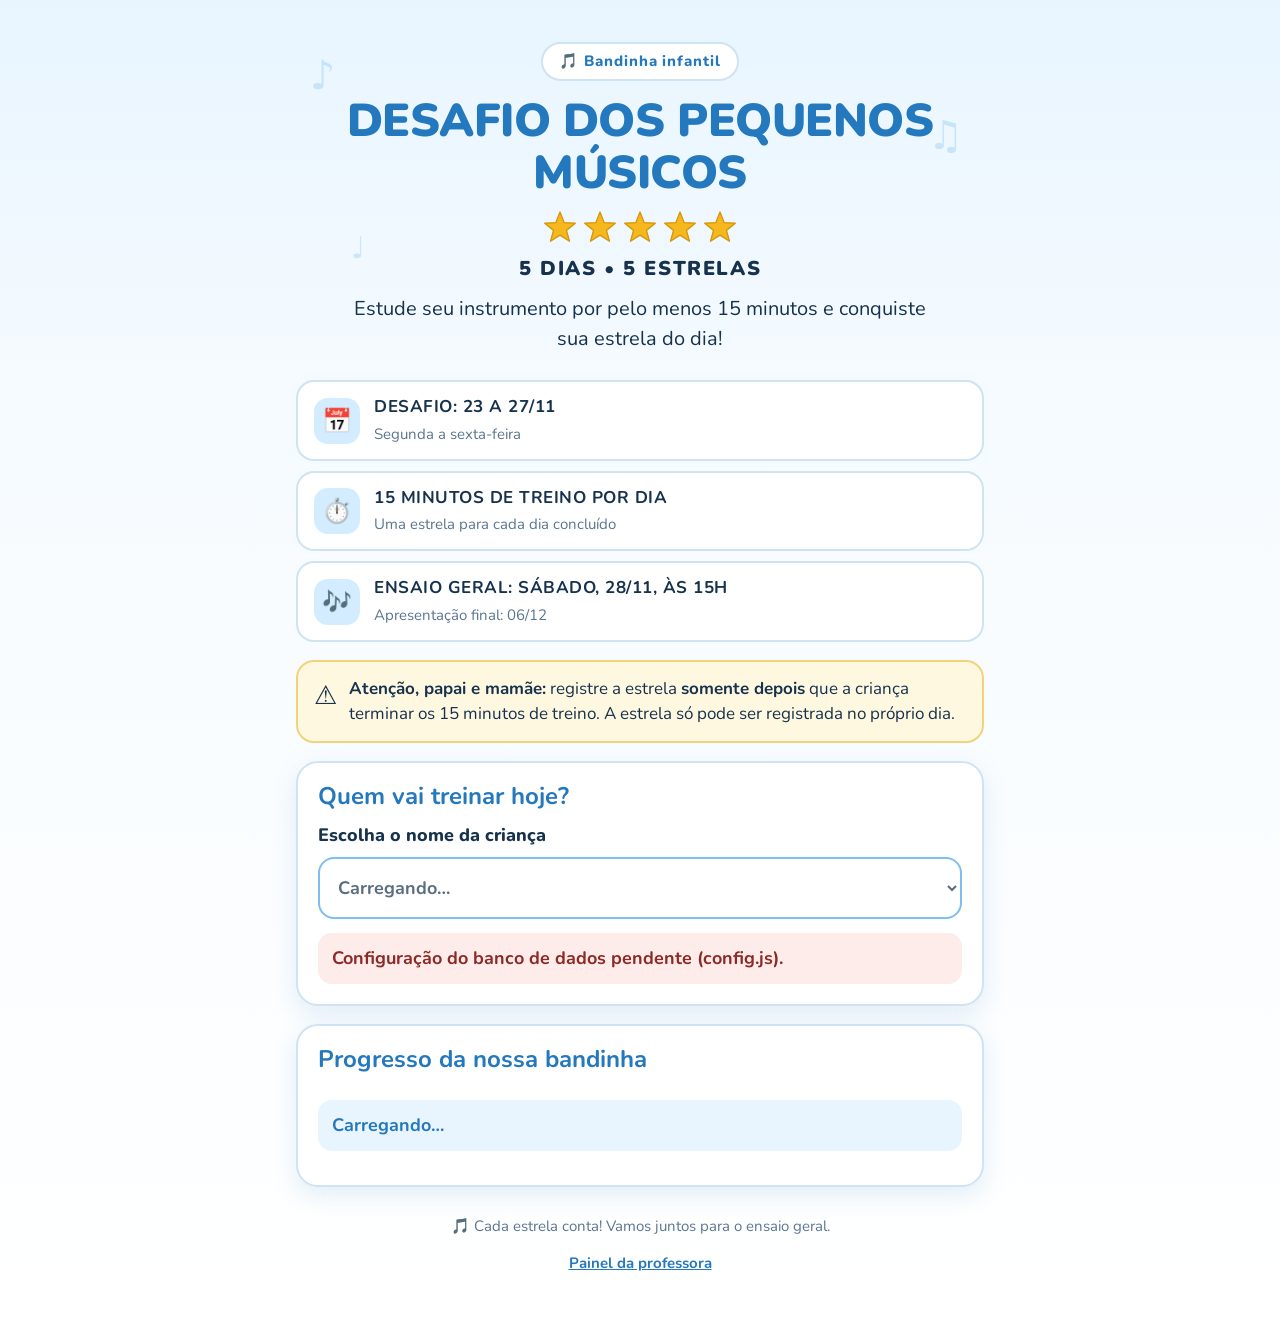
==== index.html @ 2d4ba093 "Add files via upload" ====
<!doctype html>
<html lang="pt-BR">
<head>
<meta charset="utf-8">
<meta name="viewport" content="width=device-width,initial-scale=1">
<title>Desafio dos Pequenos Músicos</title>
<meta name="description" content="5 dias, 5 estrelas: estude seu instrumento por 15 minutos por dia e conquiste sua estrela!">
<meta name="theme-color" content="#4aa3e8">
<link rel="icon" href="data:image/svg+xml,%3Csvg xmlns='http://www.w3.org/2000/svg' viewBox='0 0 100 100'%3E%3Cpolygon points='50,5 61,38 96,38 68,59 79,92 50,72 21,92 32,59 4,38 39,38' fill='%23f6b81f'/%3E%3C/svg%3E">
<link rel="preconnect" href="https://fonts.googleapis.com"><link rel="preconnect" href="https://fonts.gstatic.com" crossorigin>
<link rel="stylesheet" href="https://fonts.googleapis.com/css2?family=Nunito:wght@600;700;800;900&display=swap">
<link rel="stylesheet" href="style.css?v=1">
</head>
<body>
<svg width="0" height="0" style="position:absolute" aria-hidden="true">
  <symbol id="star" viewBox="0 0 100 100"><polygon points="50,6 62,37 95,39 69,60 78,92 50,74 22,92 31,60 5,39 38,37" stroke-width="4" stroke-linejoin="round"/></symbol>
</svg>
<canvas id="confetti" aria-hidden="true"></canvas>

<div class="wrap">
  <header class="hero">
    <span class="note" style="left:2%;top:30px" aria-hidden="true">♪</span>
    <span class="note" style="right:3%;top:90px;animation-delay:1.5s" aria-hidden="true">♫</span>
    <span class="note" style="left:8%;top:210px;animation-delay:3s;font-size:30px" aria-hidden="true">♩</span>
    <span class="eyebrow">🎵 Bandinha infantil</span>
    <h1>DESAFIO DOS PEQUENOS MÚSICOS</h1>
    <div class="stars5" aria-hidden="true">
      <svg class="star-fill" style="fill:#f6b81f;stroke:#d9960a"><use href="#star"/></svg><svg style="fill:#f6b81f;stroke:#d9960a"><use href="#star"/></svg><svg style="fill:#f6b81f;stroke:#d9960a"><use href="#star"/></svg><svg style="fill:#f6b81f;stroke:#d9960a"><use href="#star"/></svg><svg style="fill:#f6b81f;stroke:#d9960a"><use href="#star"/></svg>
    </div>
    <div class="sub">5 DIAS • 5 ESTRELAS</div>
    <p class="msg">Estude seu instrumento por pelo menos 15 minutos e conquiste sua estrela do dia!</p>
  </header>

  <section class="infos" aria-label="Informações importantes">
    <div class="info"><div class="ic">📅</div><div><b>DESAFIO: 23 A 27/11</b><span>Segunda a sexta-feira</span></div></div>
    <div class="info"><div class="ic">⏱️</div><div><b>15 MINUTOS DE TREINO POR DIA</b><span>Uma estrela para cada dia concluído</span></div></div>
    <div class="info"><div class="ic">🎶</div><div><b>ENSAIO GERAL: SÁBADO, 28/11, ÀS 15H</b><span>Apresentação final: 06/12</span></div></div>
  </section>

  <div class="aviso"><div class="ic">⚠️</div><div><b>Atenção, papai e mamãe:</b> registre a estrela <b>somente depois</b> que a criança terminar os 15 minutos de treino. A estrela só pode ser registrada no próprio dia.</div></div>

  <section class="card" aria-labelledby="h-escolha">
    <h2 id="h-escolha">Quem vai treinar hoje?</h2>
    <label class="lbl" for="sel">Escolha o nome da criança</label>
    <select id="sel" class="sel" disabled><option value="">Carregando…</option></select>
    <div class="hp" aria-hidden="true"><label>Não preencha <input id="hp" type="text" name="website" tabindex="-1" autocomplete="off"></label></div>
    <div id="loadmsg"></div>

    <div id="child" hidden>
      <hr style="border:0;border-top:2px dashed var(--line);margin:20px 0">
      <p class="who" id="who"></p>
      <p class="total" id="total"></p>
      <div class="days" id="days"></div>
      <div id="today-area"></div>
    </div>
  </section>

  <section class="card" aria-labelledby="h-prog">
    <h2 id="h-prog">Progresso da nossa bandinha</h2>
    <div class="chart" id="chart" aria-live="polite"><div class="msg-box msg-info">Carregando…</div></div>
    <p class="legend" id="legend"></p>
  </section>

  <footer>
    <p>🎵 Cada estrela conta! Vamos juntos para o ensaio geral.</p>
    <p><a href="painel.html">Painel da professora</a></p>
  </footer>
</div>

<dialog id="dlg-confirm" aria-labelledby="dc-h">
  <h3 id="dc-h">A criança já treinou?</h3>
  <p id="dc-p"></p>
  <div class="row">
    <button class="btn" id="dc-yes" style="margin-top:0">Sim, treinou 15 minutos!</button>
    <button class="btn sec" id="dc-no">Ainda não</button>
  </div>
</dialog>

<dialog id="dlg-win" aria-labelledby="dw-h">
  <svg class="bigstar" style="fill:#f6b81f;stroke:#d9960a"><use href="#star"/></svg>
  <h3 id="dw-h">Parabéns!</h3>
  <p id="dw-p"></p>
  <div class="row"><button class="btn" id="dw-ok" style="margin-top:0">Continuar</button></div>
</dialog>

<script src="config.js"></script>
<script src="app.js?v=1"></script>
</body>
</html>
---- style.css ----
:root{
  --sky:#e8f5ff; --sky2:#d3ecff; --blue:#4aa3e8; --blue-d:#2478bd; --ink:#17324d; --muted:#5a7690;
  --white:#fff; --gold:#f6b81f; --gold-d:#d9960a; --green:#2fa36b; --red:#d9534f; --line:#cfe3f3;
  --r:22px; --shadow:0 8px 24px rgba(36,120,189,.13);
}
*{box-sizing:border-box}
html{-webkit-text-size-adjust:100%}
body{margin:0;font-family:"Nunito",system-ui,-apple-system,"Segoe UI",Roboto,Arial,sans-serif;color:var(--ink);
  background:linear-gradient(180deg,var(--sky) 0,#f6fbff 420px,#fff 100%);min-height:100vh;line-height:1.5;font-size:18px}
.wrap{max-width:720px;margin:0 auto;padding:16px 16px 48px}
.wrap.wide{max-width:1100px}
h1,h2,h3{line-height:1.15;margin:0}
.note{position:absolute;color:var(--blue);opacity:.22;font-size:40px;pointer-events:none;user-select:none;animation:float 7s ease-in-out infinite}
@keyframes float{0%,100%{transform:translateY(0) rotate(-6deg)}50%{transform:translateY(-12px) rotate(6deg)}}

/* topo */
.hero{position:relative;text-align:center;padding:26px 12px 8px;overflow:hidden}
.hero .eyebrow{display:inline-flex;gap:8px;align-items:center;background:#fff;border:2px solid var(--line);color:var(--blue-d);
  font-weight:800;letter-spacing:.06em;border-radius:999px;padding:6px 16px;font-size:15px}
.hero h1{font-size:clamp(30px,8vw,46px);font-weight:900;color:var(--blue-d);margin:14px 0 10px;letter-spacing:-.01em}
.hero .stars5{display:flex;justify-content:center;gap:6px;margin:6px 0 10px}
.hero .stars5 svg{width:34px;height:34px;animation:twinkle 3s ease-in-out infinite}
.hero .stars5 svg:nth-child(2){animation-delay:.3s}.hero .stars5 svg:nth-child(3){animation-delay:.6s}
.hero .stars5 svg:nth-child(4){animation-delay:.9s}.hero .stars5 svg:nth-child(5){animation-delay:1.2s}
@keyframes twinkle{0%,100%{transform:scale(1)}50%{transform:scale(1.14) rotate(6deg)}}
.hero .sub{font-weight:900;font-size:20px;letter-spacing:.08em;color:var(--ink)}
.hero p.msg{font-size:20px;margin:10px auto 0;max-width:30em;color:var(--ink)}

/* cartões */
.card{background:var(--white);border:2px solid var(--line);border-radius:var(--r);box-shadow:var(--shadow);padding:20px;margin-top:18px}
.card h2{font-size:24px;color:var(--blue-d);margin-bottom:12px}
.infos{display:grid;gap:10px;margin-top:18px}
.info{display:flex;gap:14px;align-items:center;background:#fff;border:2px solid var(--line);border-radius:18px;padding:12px 16px}
.info .ic{flex:none;width:46px;height:46px;border-radius:14px;background:var(--sky2);display:grid;place-items:center;font-size:24px;color:var(--blue-d)}
.info b{display:block;font-size:17px;letter-spacing:.03em}
.info span{font-size:15px;color:var(--muted)}
.aviso{margin-top:18px;background:#fff8e1;border:2px solid #f3d37a;border-radius:18px;padding:14px 16px;font-size:17px;display:flex;gap:12px;align-items:flex-start}
.aviso .ic{font-size:26px;flex:none}

/* seleção */
label.lbl{display:block;font-weight:800;margin-bottom:8px}
select.sel{width:100%;font:inherit;font-weight:700;padding:16px 14px;border-radius:16px;border:2px solid var(--blue);background:#fff;color:var(--ink);min-height:58px}
select.sel:focus,button:focus-visible,a:focus-visible{outline:3px solid var(--gold);outline-offset:2px}

/* dias */
.who{font-size:26px;font-weight:900;color:var(--ink);margin:0 0 4px}
.total{color:var(--muted);font-weight:700;margin-bottom:14px}
.days{display:grid;grid-template-columns:repeat(5,1fr);gap:8px}
.day{border:2px solid var(--line);border-radius:16px;text-align:center;padding:10px 2px 8px;background:#fff;min-width:0}
.day .dn{font-weight:800;font-size:14px;color:var(--muted)}
.day .dd{font-weight:900;font-size:15px}
.day svg{width:100%;max-width:54px;height:auto;margin:4px auto 0;display:block}
.day .st{font-size:12px;font-weight:800;margin-top:2px;min-height:16px}
.day .star-fill{fill:var(--gold);stroke:var(--gold-d)}
.day .star-empty{fill:#eef3f8;stroke:#c3d2df}
.day.earned{background:#fff9e3;border-color:var(--gold)}
.day.earned .st{color:var(--gold-d)}
.day.today{border-color:var(--blue);box-shadow:0 0 0 4px rgba(74,163,232,.2)}
.day.today .st{color:var(--blue-d)}
.day.future{opacity:.6}
.day.past:not(.earned) .st{color:var(--muted)}
.pop{animation:pop .7s cubic-bezier(.2,1.6,.4,1)}
@keyframes pop{0%{transform:scale(.4) rotate(-30deg)}100%{transform:scale(1) rotate(0)}}

.btn{display:flex;align-items:center;justify-content:center;gap:10px;width:100%;border:0;border-radius:20px;font:inherit;font-weight:900;font-size:22px;
  padding:18px 20px;min-height:64px;cursor:pointer;color:#3b2a00;background:linear-gradient(180deg,#ffd75a,var(--gold));box-shadow:0 6px 0 var(--gold-d);margin-top:18px;transition:transform .08s}
.btn:active{transform:translateY(4px);box-shadow:0 2px 0 var(--gold-d)}
.btn[disabled]{background:#e4ecf3;color:#7f93a5;box-shadow:none;cursor:not-allowed}
.btn.sec{background:#fff;color:var(--blue-d);border:2px solid var(--blue);box-shadow:none;font-size:18px;min-height:54px;margin-top:0}
.btn.inline{width:auto;display:inline-flex;font-size:16px;min-height:44px;padding:10px 16px;margin:0;box-shadow:none;border-radius:14px}
.btn.blue{background:var(--blue);color:#fff;box-shadow:0 5px 0 var(--blue-d)}
.count{margin-top:14px;text-align:center;font-weight:800;color:var(--blue-d);background:var(--sky);border-radius:16px;padding:10px}
.count b{font-variant-numeric:tabular-nums;font-size:24px}
.msg-box{margin-top:14px;padding:12px 14px;border-radius:14px;font-weight:700}
.msg-ok{background:#e6f7ee;color:#17603d}.msg-err{background:#fdecea;color:#8c2a26}.msg-info{background:var(--sky);color:var(--blue-d)}

/* gráfico */
.chart{display:flex;flex-direction:column;gap:12px}
.bar-row{display:grid;grid-template-columns:88px 1fr;gap:10px;align-items:center}
.bar-row .nm{font-weight:900}
.bar-row .nm small{display:block;font-weight:700;color:var(--muted);font-size:13px}
.track{position:relative;height:38px;background:#eef5fb;border-radius:12px;overflow:hidden}
.fill{height:100%;background:linear-gradient(90deg,#7cc2f5,var(--blue));border-radius:12px;min-width:0;transition:width .8s cubic-bezier(.2,.8,.2,1)}
.bar-row.today .fill{background:linear-gradient(90deg,#ffd75a,var(--gold))}
.val{position:absolute;inset:0;display:flex;align-items:center;padding:0 12px;font-weight:900;font-size:15px;color:var(--ink);white-space:nowrap}
.bar-row.future .val{color:var(--muted)}
.legend{font-size:14px;color:var(--muted);margin-top:10px}

footer{margin-top:28px;text-align:center;color:var(--muted);font-size:15px}
footer a{color:var(--blue-d);font-weight:700}
.hp{position:absolute!important;left:-9999px!important;width:1px;height:1px;overflow:hidden}

/* diálogo */
dialog{border:0;border-radius:24px;padding:24px;max-width:min(92vw,440px);box-shadow:0 20px 60px rgba(0,0,0,.3);color:var(--ink);text-align:center}
dialog::backdrop{background:rgba(23,50,77,.55)}
dialog h3{font-size:26px;margin-bottom:8px;color:var(--blue-d)}
dialog .row{display:grid;gap:10px;margin-top:18px}
.bigstar{width:110px;height:110px;margin:0 auto 6px;display:block;animation:pop .8s cubic-bezier(.2,1.6,.4,1)}
canvas#confetti{position:fixed;inset:0;width:100%;height:100%;pointer-events:none;z-index:9999}

/* painel */
.bar{display:flex;flex-wrap:wrap;gap:10px;align-items:center;justify-content:space-between;margin-top:14px}
.tabs{display:flex;gap:8px;flex-wrap:wrap}
.tab{border:2px solid var(--line);background:#fff;border-radius:999px;padding:10px 16px;font:inherit;font-weight:800;cursor:pointer;color:var(--blue-d)}
.tab[aria-selected=true]{background:var(--blue);border-color:var(--blue);color:#fff}
.kpis{display:grid;grid-template-columns:repeat(auto-fit,minmax(150px,1fr));gap:12px;margin-top:14px}
.kpi{background:#fff;border:2px solid var(--line);border-radius:18px;padding:14px}
.kpi b{display:block;font-size:30px;color:var(--blue-d)}.kpi span{color:var(--muted);font-size:14px;font-weight:700}
.tablewrap{overflow-x:auto;border:2px solid var(--line);border-radius:18px;background:#fff;margin-top:14px}
table{border-collapse:collapse;width:100%;font-size:16px}
th,td{padding:10px 12px;text-align:center;border-bottom:1px solid var(--line);white-space:nowrap}
th{background:var(--sky);color:var(--blue-d);font-weight:800;position:sticky;top:0}
td:first-child,th:first-child{text-align:left;font-weight:800;position:sticky;left:0;background:inherit}
td:first-child{background:#fff}
tr:last-child td{border-bottom:0}
td svg{width:26px;height:26px;vertical-align:middle}
.yes{color:var(--gold-d);font-weight:900}.no{color:#b6c4d1}
.pill{display:inline-block;padding:2px 10px;border-radius:999px;font-weight:800;font-size:14px}
.pill.g{background:#e6f7ee;color:#17603d}.pill.n{background:#eef3f8;color:var(--muted)}
.cols{display:grid;gap:14px;grid-template-columns:1fr 1fr}
@media(max-width:560px){.cols{grid-template-columns:1fr}body{font-size:17px}.days{gap:5px}.bar-row{grid-template-columns:82px 1fr}}
ul.names{list-style:none;padding:0;margin:8px 0 0;display:grid;gap:6px}
ul.names li{background:#fff;border:2px solid var(--line);border-radius:12px;padding:8px 12px;font-weight:700}
@media(prefers-reduced-motion:reduce){*{animation:none!important;transition:none!important}}
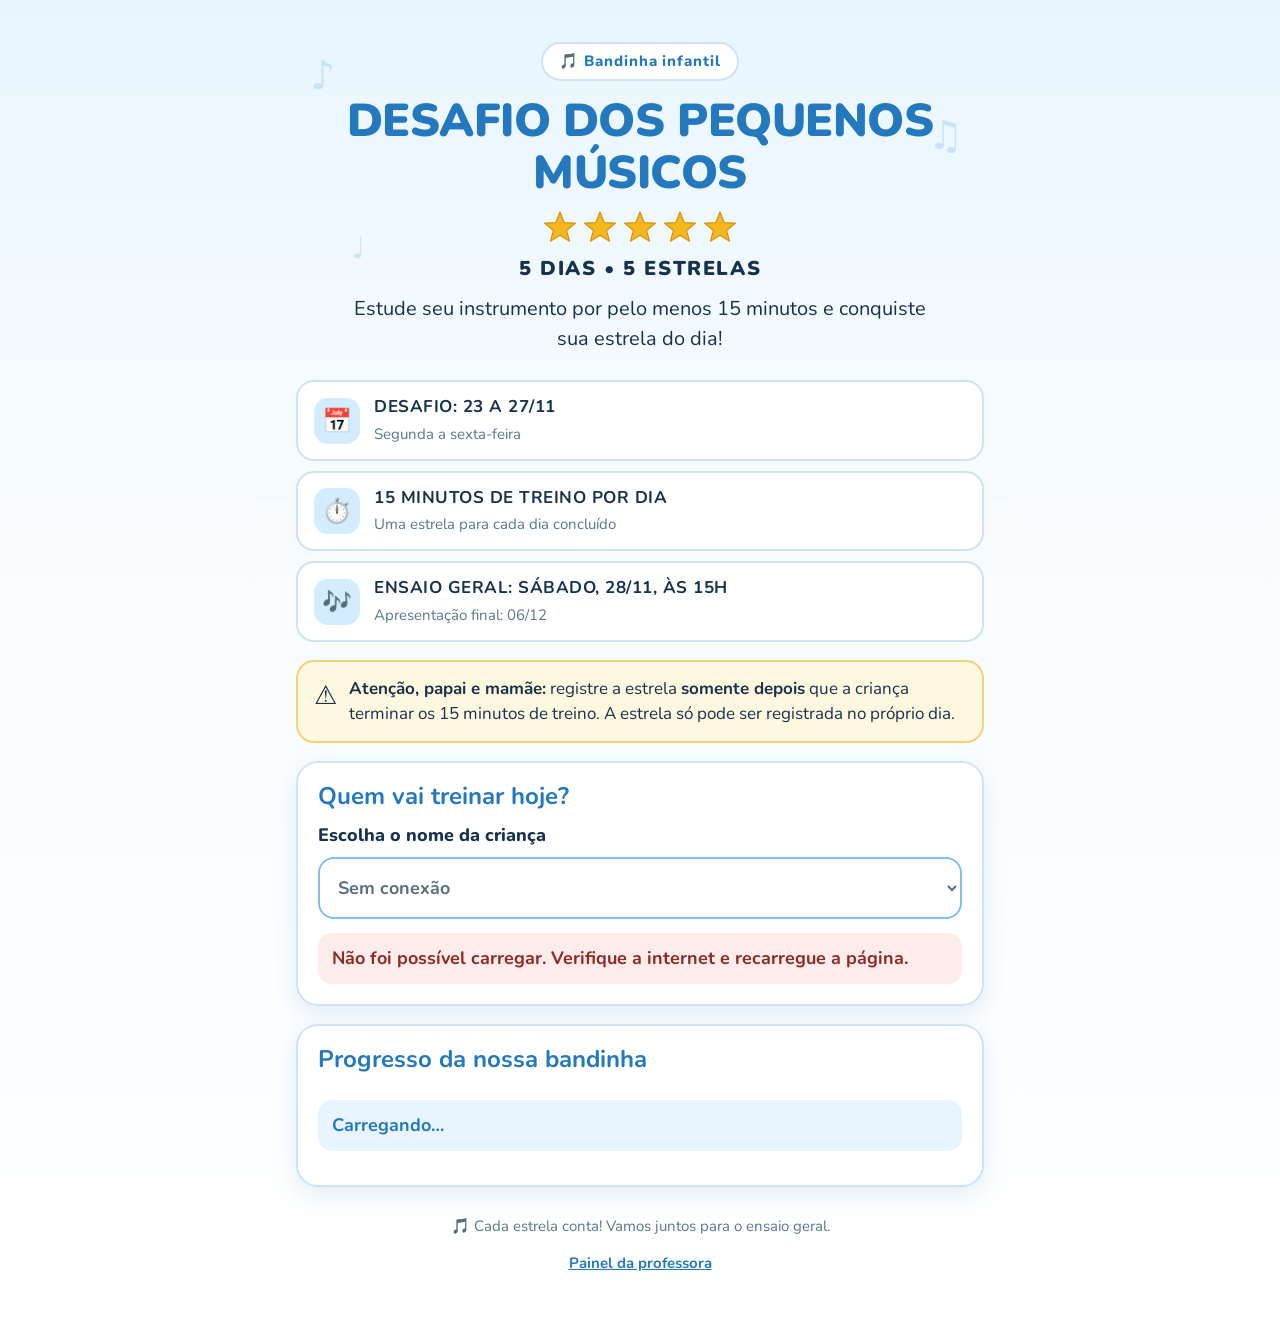
==== commit b295d641: "Refresh cached challenge script" ====
--- a/index.html
+++ b/index.html
@@ -84,6 +84,6 @@
 </dialog>
 
 <script src="config.js"></script>
-<script src="app.js?v=1"></script>
+<script src="app.js?v=2"></script>
 </body>
 </html>
